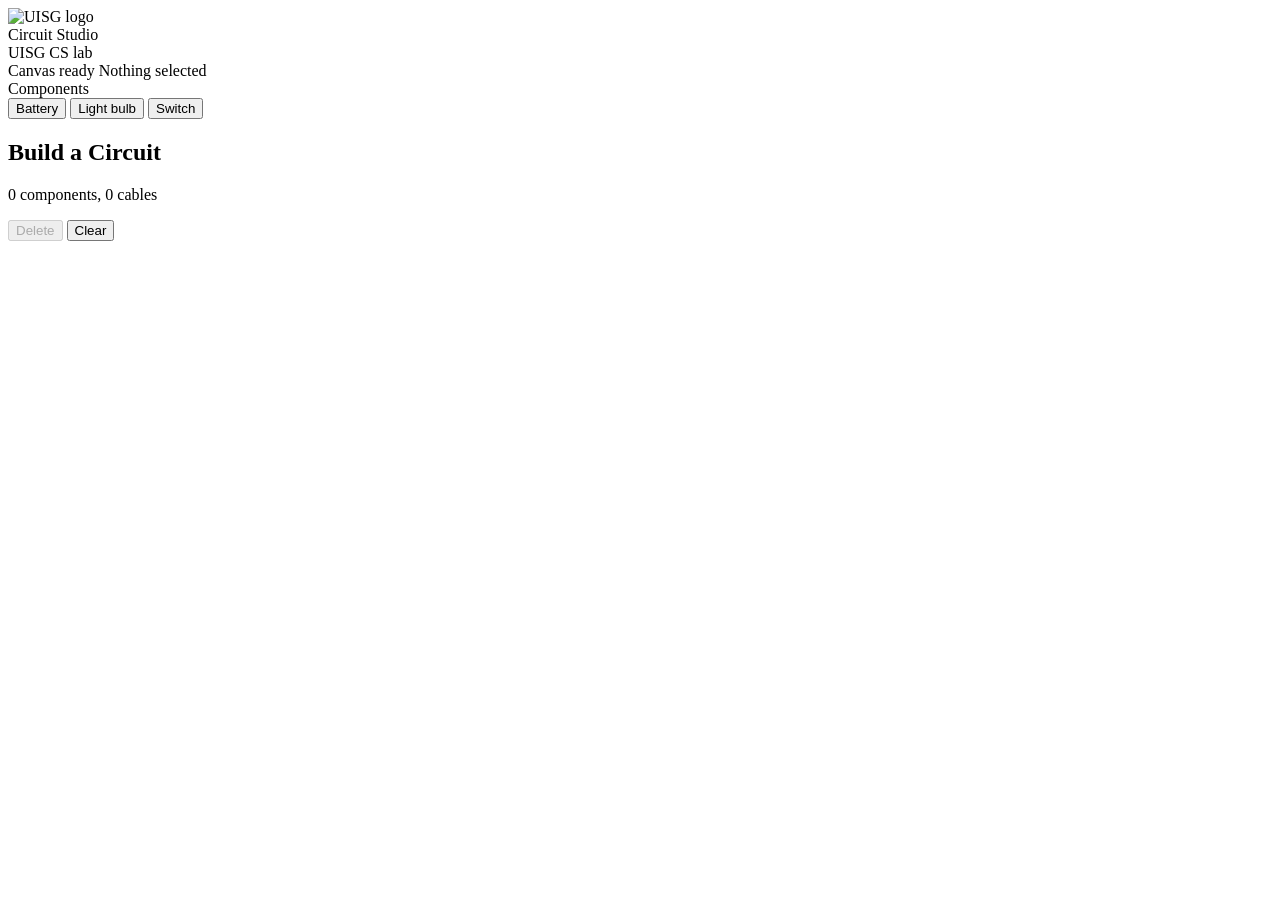
==== circuit-simulator/index.html @ 671c6ce0 "Add circuit simulator HTML" ====
<!doctype html>
<html lang="en">
  <head>
    <meta charset="utf-8">
    <meta name="viewport" content="width=device-width, initial-scale=1">
    <title>UISG Circuit Studio</title>
    <link rel="stylesheet" href="styles.css">
  </head>
  <body>
    <div class="app-shell">
      <header class="topbar">
        <div class="brand">
          <img class="brand-logo" src="assets/uisg-logo.png" alt="UISG logo">
          <div>
            <div class="brand-title">Circuit Studio</div>
            <div class="brand-subtitle">UISG CS lab</div>
          </div>
        </div>
        <div class="status-strip" aria-live="polite">
          <span id="powerStatus" class="status-pill">Canvas ready</span>
          <span id="selectionStatus" class="status-muted">Nothing selected</span>
        </div>
      </header>

      <main class="workspace">
        <aside class="toolbox" aria-label="Circuit components">
          <div class="panel-heading">
            <span>Components</span>
          </div>

          <button class="tool-card" type="button" data-type="battery" aria-label="Drag battery to canvas">
            <span class="tool-icon battery-icon" aria-hidden="true">
              <span></span>
              <span></span>
            </span>
            <span class="tool-label">Battery</span>
          </button>

          <button class="tool-card" type="button" data-type="bulb" aria-label="Drag light bulb to canvas">
            <span class="tool-icon bulb-icon" aria-hidden="true">
              <span></span>
            </span>
            <span class="tool-label">Light bulb</span>
          </button>

          <button class="tool-card" type="button" data-type="switch" aria-label="Drag switch to canvas">
            <span class="tool-icon switch-icon" aria-hidden="true">
              <span></span>
            </span>
            <span class="tool-label">Switch</span>
          </button>
        </aside>

        <section class="simulator" aria-label="Circuit simulator">
          <div class="simulator-bar">
            <div>
              <h1>Build a Circuit</h1>
              <p id="canvasSummary">0 components, 0 cables</p>
            </div>
            <div class="controls">
              <button id="deleteBtn" class="control-button danger" type="button" disabled>Delete</button>
              <button id="clearBtn" class="control-button" type="button">Clear</button>
            </div>
          </div>

          <div id="board" class="board" aria-label="Circuit canvas">
            <svg id="wireLayer" class="wire-layer" aria-hidden="true"></svg>
            <div id="componentLayer" class="component-layer"></div>
            <svg id="wireOverlayLayer" class="wire-overlay-layer" aria-hidden="true"></svg>
          </div>
        </section>
      </main>
    </div>

    <script src="app.js"></script>
  </body>
</html>
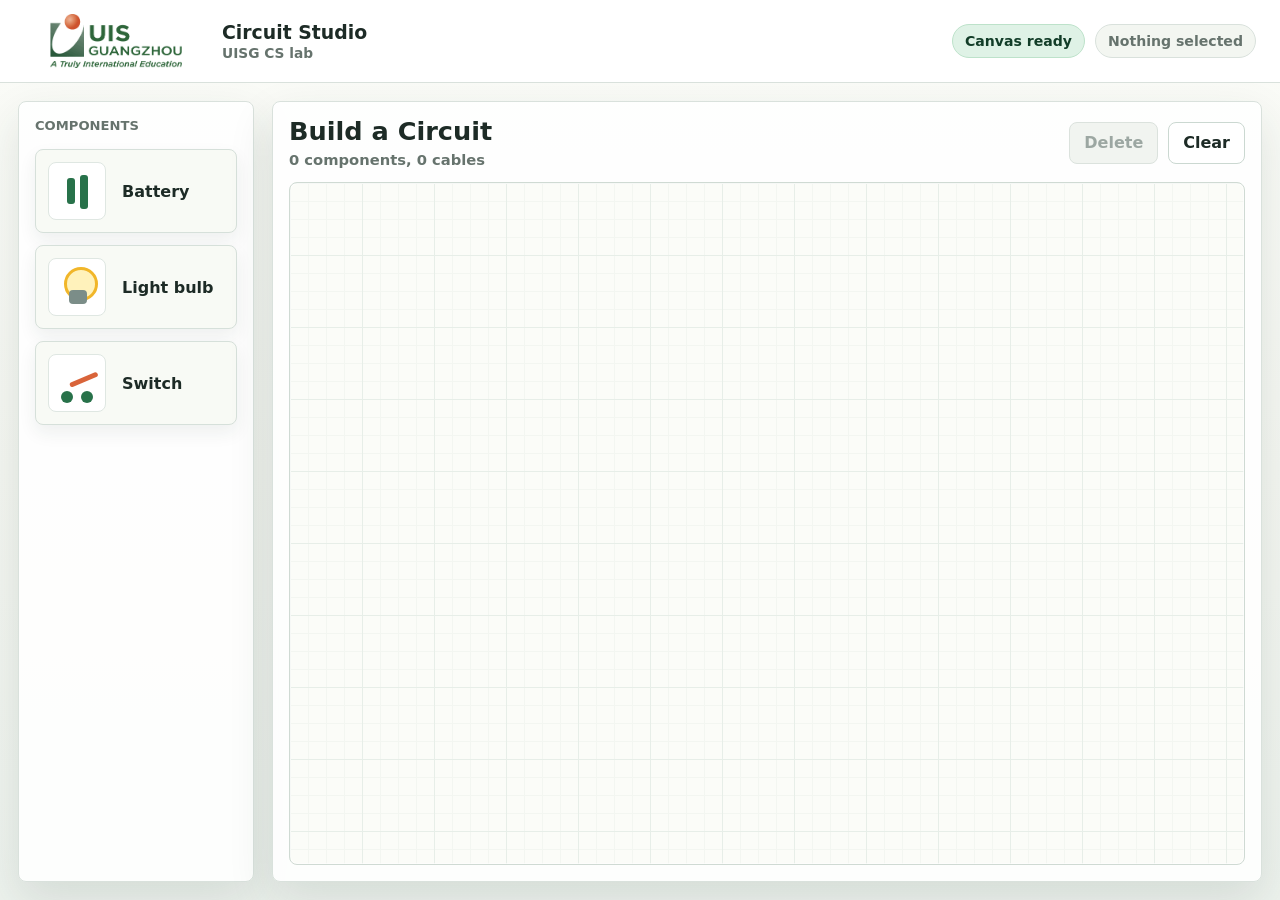
==== commit 165ace73: "Update circuit simulator cable interactions" ====
--- a/circuit-simulator/index.html
+++ b/circuit-simulator/index.html
@@ -66,7 +66,6 @@
           <div id="board" class="board" aria-label="Circuit canvas">
             <svg id="wireLayer" class="wire-layer" aria-hidden="true"></svg>
             <div id="componentLayer" class="component-layer"></div>
-            <svg id="wireOverlayLayer" class="wire-overlay-layer" aria-hidden="true"></svg>
           </div>
         </section>
       </main>
--- a/circuit-simulator/styles.css
+++ b/circuit-simulator/styles.css
@@ -0,0 +1,778 @@
+:root {
+  --bg: #f4f6f1;
+  --panel: #ffffff;
+  --panel-soft: #f8faf5;
+  --ink: #1d2b26;
+  --muted: #66736d;
+  --brand: #28724a;
+  --brand-dark: #195838;
+  --cable: #101716;
+  --cable-core: #f9fbf8;
+  --cable-live: #1e9cff;
+  --amber: #f1b629;
+  --orange: #d9643a;
+  --line: #d9e1dc;
+  --shadow: 0 18px 45px rgba(35, 54, 46, 0.12);
+  --radius: 8px;
+}
+
+* {
+  box-sizing: border-box;
+}
+
+html,
+body {
+  min-height: 100%;
+}
+
+body {
+  margin: 0;
+  color: var(--ink);
+  background:
+    linear-gradient(180deg, #fbfcf8 0%, var(--bg) 52%, #edf2ed 100%);
+  font-family:
+    Inter, ui-sans-serif, system-ui, -apple-system, BlinkMacSystemFont, "Segoe UI",
+    sans-serif;
+}
+
+button {
+  font: inherit;
+}
+
+.app-shell {
+  min-height: 100vh;
+  display: grid;
+  grid-template-rows: auto 1fr;
+}
+
+.topbar {
+  min-height: 76px;
+  display: flex;
+  align-items: center;
+  justify-content: space-between;
+  gap: 24px;
+  padding: 14px 24px;
+  background: rgba(255, 255, 255, 0.92);
+  border-bottom: 1px solid var(--line);
+  backdrop-filter: blur(12px);
+}
+
+.brand {
+  display: flex;
+  align-items: center;
+  gap: 14px;
+  min-width: 0;
+}
+
+.brand-logo {
+  width: 184px;
+  height: 54px;
+  object-fit: contain;
+  border-radius: 6px;
+  background: #fff;
+}
+
+.brand-title {
+  font-size: 1.18rem;
+  font-weight: 800;
+}
+
+.brand-subtitle {
+  margin-top: 2px;
+  color: var(--muted);
+  font-size: 0.86rem;
+  font-weight: 600;
+}
+
+.status-strip {
+  display: flex;
+  align-items: center;
+  justify-content: flex-end;
+  gap: 10px;
+  flex-wrap: wrap;
+}
+
+.status-pill,
+.status-muted {
+  min-height: 34px;
+  display: inline-flex;
+  align-items: center;
+  border-radius: 999px;
+  padding: 7px 12px;
+  font-size: 0.88rem;
+  font-weight: 700;
+  white-space: nowrap;
+}
+
+.status-pill {
+  color: #123d28;
+  background: #dff2e6;
+  border: 1px solid #bde2ca;
+}
+
+.status-pill.is-powered {
+  color: #5a3206;
+  background: #fff0bd;
+  border-color: #f3c853;
+}
+
+.status-pill.is-short {
+  color: #7c271a;
+  background: #ffe7dd;
+  border-color: #f0a58c;
+}
+
+.status-muted {
+  color: var(--muted);
+  background: #f3f6f1;
+  border: 1px solid var(--line);
+}
+
+.workspace {
+  display: grid;
+  grid-template-columns: 236px minmax(0, 1fr);
+  gap: 18px;
+  padding: 18px;
+  min-height: 0;
+}
+
+.toolbox,
+.simulator {
+  background: rgba(255, 255, 255, 0.9);
+  border: 1px solid var(--line);
+  border-radius: var(--radius);
+  box-shadow: var(--shadow);
+}
+
+.toolbox {
+  padding: 16px;
+  display: flex;
+  flex-direction: column;
+  gap: 12px;
+}
+
+.panel-heading {
+  display: flex;
+  align-items: center;
+  justify-content: space-between;
+  padding-bottom: 4px;
+  color: var(--muted);
+  font-size: 0.82rem;
+  font-weight: 800;
+  text-transform: uppercase;
+}
+
+.tool-card {
+  width: 100%;
+  min-height: 84px;
+  display: grid;
+  grid-template-columns: 62px 1fr;
+  align-items: center;
+  gap: 12px;
+  padding: 12px;
+  border: 1px solid #d6e0da;
+  border-radius: var(--radius);
+  color: var(--ink);
+  background: var(--panel-soft);
+  box-shadow: 0 8px 18px rgba(32, 59, 48, 0.07);
+  cursor: grab;
+  touch-action: none;
+  user-select: none;
+}
+
+.tool-card:hover,
+.tool-card:focus-visible {
+  border-color: #9bc6ad;
+  background: #fff;
+  outline: 3px solid rgba(40, 114, 74, 0.15);
+}
+
+.tool-card:active {
+  cursor: grabbing;
+}
+
+.tool-label {
+  font-weight: 800;
+  text-align: left;
+}
+
+.tool-icon {
+  width: 58px;
+  height: 58px;
+  position: relative;
+  display: block;
+  border-radius: var(--radius);
+  background: #fff;
+  border: 1px solid #dfe7e2;
+}
+
+.battery-icon span:first-child,
+.battery-icon span:last-child {
+  position: absolute;
+  top: 15px;
+  bottom: 15px;
+  width: 8px;
+  border-radius: 3px;
+  background: var(--brand);
+}
+
+.battery-icon span:first-child {
+  left: 18px;
+}
+
+.battery-icon span:last-child {
+  right: 17px;
+  height: 34px;
+  top: 12px;
+}
+
+.bulb-icon::before {
+  content: "";
+  position: absolute;
+  left: 15px;
+  top: 8px;
+  width: 28px;
+  height: 28px;
+  border-radius: 50%;
+  background: #fff2bb;
+  border: 3px solid var(--amber);
+}
+
+.bulb-icon span {
+  position: absolute;
+  left: 20px;
+  bottom: 11px;
+  width: 18px;
+  height: 14px;
+  border-radius: 4px;
+  background: #7b8d88;
+}
+
+.switch-icon::before,
+.switch-icon::after {
+  content: "";
+  position: absolute;
+  top: 36px;
+  width: 12px;
+  height: 12px;
+  border-radius: 50%;
+  background: var(--brand);
+}
+
+.switch-icon::before {
+  left: 12px;
+}
+
+.switch-icon::after {
+  right: 12px;
+}
+
+.switch-icon span {
+  position: absolute;
+  left: 21px;
+  top: 28px;
+  width: 30px;
+  height: 5px;
+  border-radius: 999px;
+  background: var(--orange);
+  transform: rotate(-23deg);
+  transform-origin: left center;
+}
+
+.simulator {
+  min-width: 0;
+  min-height: 0;
+  padding: 16px;
+  display: grid;
+  grid-template-rows: auto 1fr;
+  gap: 14px;
+}
+
+.simulator-bar {
+  display: flex;
+  align-items: center;
+  justify-content: space-between;
+  gap: 18px;
+}
+
+.simulator-bar h1 {
+  margin: 0;
+  font-size: clamp(1.45rem, 2vw, 2.1rem);
+  line-height: 1.05;
+}
+
+.simulator-bar p {
+  margin: 6px 0 0;
+  color: var(--muted);
+  font-size: 0.92rem;
+  font-weight: 650;
+}
+
+.controls {
+  display: flex;
+  align-items: center;
+  justify-content: flex-end;
+  gap: 10px;
+}
+
+.control-button {
+  min-height: 42px;
+  border: 1px solid #cbd8d1;
+  border-radius: var(--radius);
+  padding: 9px 14px;
+  color: var(--ink);
+  background: #fff;
+  font-weight: 800;
+  cursor: pointer;
+}
+
+.control-button:hover,
+.control-button:focus-visible {
+  border-color: var(--brand);
+  outline: 3px solid rgba(40, 114, 74, 0.16);
+}
+
+.control-button.danger {
+  color: #7c271a;
+}
+
+.control-button:disabled {
+  color: #9ca7a2;
+  background: #f1f4f0;
+  cursor: not-allowed;
+  border-color: #dbe2dd;
+}
+
+.board {
+  position: relative;
+  min-height: 620px;
+  overflow: hidden;
+  border: 1px solid #cfdad3;
+  border-radius: var(--radius);
+  background-color: #fbfcf8;
+  background-image:
+    linear-gradient(#e7eee8 1px, transparent 1px),
+    linear-gradient(90deg, #e7eee8 1px, transparent 1px),
+    linear-gradient(#f3f6f1 1px, transparent 1px),
+    linear-gradient(90deg, #f3f6f1 1px, transparent 1px);
+  background-size: 72px 72px, 72px 72px, 18px 18px, 18px 18px;
+  box-shadow: inset 0 0 0 1px rgba(255, 255, 255, 0.62);
+  touch-action: none;
+}
+
+.wire-layer,
+.component-layer {
+  position: absolute;
+  inset: 0;
+}
+
+.wire-layer {
+  z-index: 1;
+}
+
+.component-layer {
+  z-index: 2;
+  pointer-events: none;
+}
+
+.wire-sleeve {
+  fill: none;
+  stroke: var(--cable);
+  stroke-linecap: round;
+  stroke-linejoin: round;
+  stroke-width: 10;
+  filter: drop-shadow(0 4px 7px rgba(31, 55, 47, 0.16));
+  pointer-events: none;
+}
+
+.wire-sleeve.is-powered {
+  filter:
+    drop-shadow(0 0 5px rgba(30, 156, 255, 0.45))
+    drop-shadow(0 4px 7px rgba(31, 55, 47, 0.16));
+}
+
+.wire-sleeve.is-short {
+  stroke: #6d2519;
+  filter:
+    drop-shadow(0 0 5px rgba(217, 100, 58, 0.48))
+    drop-shadow(0 4px 7px rgba(31, 55, 47, 0.16));
+}
+
+.wire-sleeve.is-selected {
+  stroke: #8d6812;
+}
+
+.wire-visible {
+  fill: none;
+  stroke: var(--cable-core);
+  stroke-linecap: round;
+  stroke-linejoin: round;
+  stroke-width: 6;
+  pointer-events: none;
+}
+
+.wire-visible.is-powered {
+  stroke: var(--cable-live);
+  filter:
+    drop-shadow(0 0 4px rgba(30, 156, 255, 0.82))
+    drop-shadow(0 0 12px rgba(30, 156, 255, 0.26));
+}
+
+.wire-visible.is-short {
+  stroke: var(--orange);
+  filter:
+    drop-shadow(0 0 5px rgba(217, 100, 58, 0.8))
+    drop-shadow(0 0 12px rgba(217, 100, 58, 0.28));
+}
+
+.wire-visible.is-selected {
+  stroke-width: 7;
+}
+
+.wire-hit {
+  fill: none;
+  stroke: rgba(16, 23, 22, 0.01);
+  stroke-linecap: round;
+  stroke-linejoin: round;
+  stroke-width: 28;
+  pointer-events: stroke;
+  cursor: grab;
+}
+
+.wire-hit:active {
+  cursor: grabbing;
+}
+
+.wire-control {
+  fill: #fff8d6;
+  stroke: #8d6812;
+  stroke-width: 3;
+  filter: drop-shadow(0 4px 7px rgba(31, 55, 47, 0.18));
+  pointer-events: none;
+}
+
+.wire-preview {
+  fill: none;
+  stroke: var(--orange);
+  stroke-dasharray: 9 8;
+  stroke-linecap: round;
+  stroke-linejoin: round;
+  stroke-width: 6;
+  pointer-events: none;
+}
+
+.component {
+  position: absolute;
+  width: var(--component-width);
+  height: var(--component-height);
+  border: 1px solid #d3ded7;
+  border-radius: var(--radius);
+  background: rgba(255, 255, 255, 0.96);
+  box-shadow: 0 14px 28px rgba(30, 55, 44, 0.14);
+  cursor: grab;
+  pointer-events: auto;
+  touch-action: none;
+  user-select: none;
+}
+
+.component:active {
+  cursor: grabbing;
+}
+
+.component.is-selected {
+  outline: 3px solid rgba(241, 182, 41, 0.85);
+  outline-offset: 3px;
+}
+
+.component-title {
+  position: absolute;
+  left: 10px;
+  top: 8px;
+  color: var(--muted);
+  font-size: 0.74rem;
+  font-weight: 850;
+  text-transform: uppercase;
+}
+
+.terminal {
+  position: absolute;
+  width: 26px;
+  height: 26px;
+  display: grid;
+  place-items: center;
+  border: 3px solid #fff;
+  border-radius: 50%;
+  color: #fff;
+  background: var(--brand-dark);
+  box-shadow:
+    0 0 0 2px rgba(25, 88, 56, 0.22),
+    0 7px 14px rgba(25, 88, 56, 0.2);
+  font-size: 0.74rem;
+  font-weight: 900;
+  line-height: 1;
+  cursor: crosshair;
+  pointer-events: auto;
+  z-index: 2;
+}
+
+.terminal:hover,
+.terminal:focus-visible {
+  background: var(--orange);
+  outline: 4px solid rgba(217, 100, 58, 0.18);
+}
+
+.battery-art {
+  position: absolute;
+  left: 37px;
+  top: 30px;
+  width: 58px;
+  height: 30px;
+  display: flex;
+  align-items: center;
+  justify-content: space-between;
+}
+
+.battery-cell {
+  width: 9px;
+  border-radius: 3px;
+  background: var(--brand);
+}
+
+.battery-cell.short {
+  height: 25px;
+}
+
+.battery-cell.tall {
+  height: 42px;
+  background: var(--orange);
+}
+
+.polarity {
+  position: absolute;
+  top: 35px;
+  color: var(--muted);
+  font-size: 1rem;
+  font-weight: 900;
+}
+
+.polarity.negative {
+  left: 25px;
+}
+
+.polarity.positive {
+  right: 25px;
+}
+
+.bulb-art {
+  position: absolute;
+  inset: 20px 18px 12px;
+}
+
+.bulb-glow {
+  position: absolute;
+  left: 50%;
+  top: 4px;
+  width: 58px;
+  height: 58px;
+  border-radius: 50%;
+  background: rgba(241, 182, 41, 0);
+  transform: translateX(-50%);
+  transition: background 160ms ease, box-shadow 160ms ease;
+}
+
+.bulb-glass {
+  position: absolute;
+  left: 50%;
+  top: 8px;
+  width: 54px;
+  height: 54px;
+  border: 4px solid #aebbb5;
+  border-radius: 50% 50% 46% 46%;
+  background: #f7faf6;
+  transform: translateX(-50%);
+  transition: background 160ms ease, border-color 160ms ease, box-shadow 160ms ease;
+}
+
+.filament {
+  position: absolute;
+  left: 12px;
+  top: 28px;
+  width: 22px;
+  height: 10px;
+  border-top: 3px solid #6d7c76;
+  border-radius: 50%;
+}
+
+.bulb-base {
+  position: absolute;
+  left: 50%;
+  top: 59px;
+  width: 30px;
+  height: 23px;
+  border-radius: 5px;
+  background:
+    repeating-linear-gradient(180deg, #7d8e88 0 4px, #5f6f69 4px 7px);
+  transform: translateX(-50%);
+}
+
+.component-bulb.is-powered .bulb-glow {
+  background: rgba(255, 217, 91, 0.34);
+  box-shadow: 0 0 34px 18px rgba(255, 204, 64, 0.34);
+}
+
+.component-bulb.is-powered .bulb-glass {
+  border-color: #e8a916;
+  background: #ffe17b;
+  box-shadow: inset 0 -10px 18px rgba(255, 186, 34, 0.28);
+}
+
+.component-bulb.is-powered .filament {
+  border-color: #9b5610;
+}
+
+.switch-art {
+  position: absolute;
+  left: 29px;
+  top: 31px;
+  width: 74px;
+  height: 30px;
+}
+
+.switch-post {
+  position: absolute;
+  top: 14px;
+  width: 16px;
+  height: 16px;
+  border-radius: 50%;
+  background: var(--brand);
+  box-shadow: inset 0 -3px 0 rgba(0, 0, 0, 0.12);
+}
+
+.switch-post.left {
+  left: 0;
+}
+
+.switch-post.right {
+  right: 0;
+}
+
+.switch-lever {
+  position: absolute;
+  left: 12px;
+  top: 14px;
+  width: 54px;
+  height: 7px;
+  border-radius: 999px;
+  background: var(--orange);
+  transform: rotate(-23deg);
+  transform-origin: left center;
+  transition: transform 160ms ease;
+}
+
+.component-switch.is-closed .switch-lever {
+  transform: rotate(0deg);
+}
+
+.switch-state {
+  position: absolute;
+  right: 10px;
+  top: 8px;
+  min-width: 52px;
+  padding: 3px 7px;
+  border-radius: 999px;
+  color: #7c271a;
+  background: #ffe7dd;
+  font-size: 0.72rem;
+  font-weight: 850;
+  text-align: center;
+}
+
+.component-switch.is-closed .switch-state {
+  color: #123d28;
+  background: #dff2e6;
+}
+
+.drag-ghost {
+  position: fixed;
+  z-index: 20;
+  opacity: 0.86;
+  pointer-events: none;
+  transform: translate(-50%, -50%);
+}
+
+@media (max-width: 900px) {
+  .topbar {
+    align-items: flex-start;
+    flex-direction: column;
+  }
+
+  .brand-logo {
+    width: 168px;
+    height: 50px;
+  }
+
+  .status-strip {
+    justify-content: flex-start;
+  }
+
+  .workspace {
+    grid-template-columns: 1fr;
+  }
+
+  .toolbox {
+    display: grid;
+    grid-template-columns: repeat(3, minmax(0, 1fr));
+    align-items: stretch;
+  }
+
+  .panel-heading {
+    grid-column: 1 / -1;
+  }
+
+  .tool-card {
+    grid-template-columns: 1fr;
+    justify-items: center;
+  }
+
+  .tool-label {
+    text-align: center;
+  }
+
+  .board {
+    min-height: 560px;
+  }
+}
+
+@media (max-width: 620px) {
+  .topbar,
+  .workspace {
+    padding: 12px;
+  }
+
+  .brand {
+    align-items: flex-start;
+    flex-direction: column;
+    gap: 8px;
+  }
+
+  .toolbox {
+    grid-template-columns: 1fr;
+  }
+
+  .simulator-bar {
+    align-items: flex-start;
+    flex-direction: column;
+  }
+
+  .controls {
+    width: 100%;
+  }
+
+  .control-button {
+    flex: 1;
+  }
+
+  .board {
+    min-height: 520px;
+  }
+}
